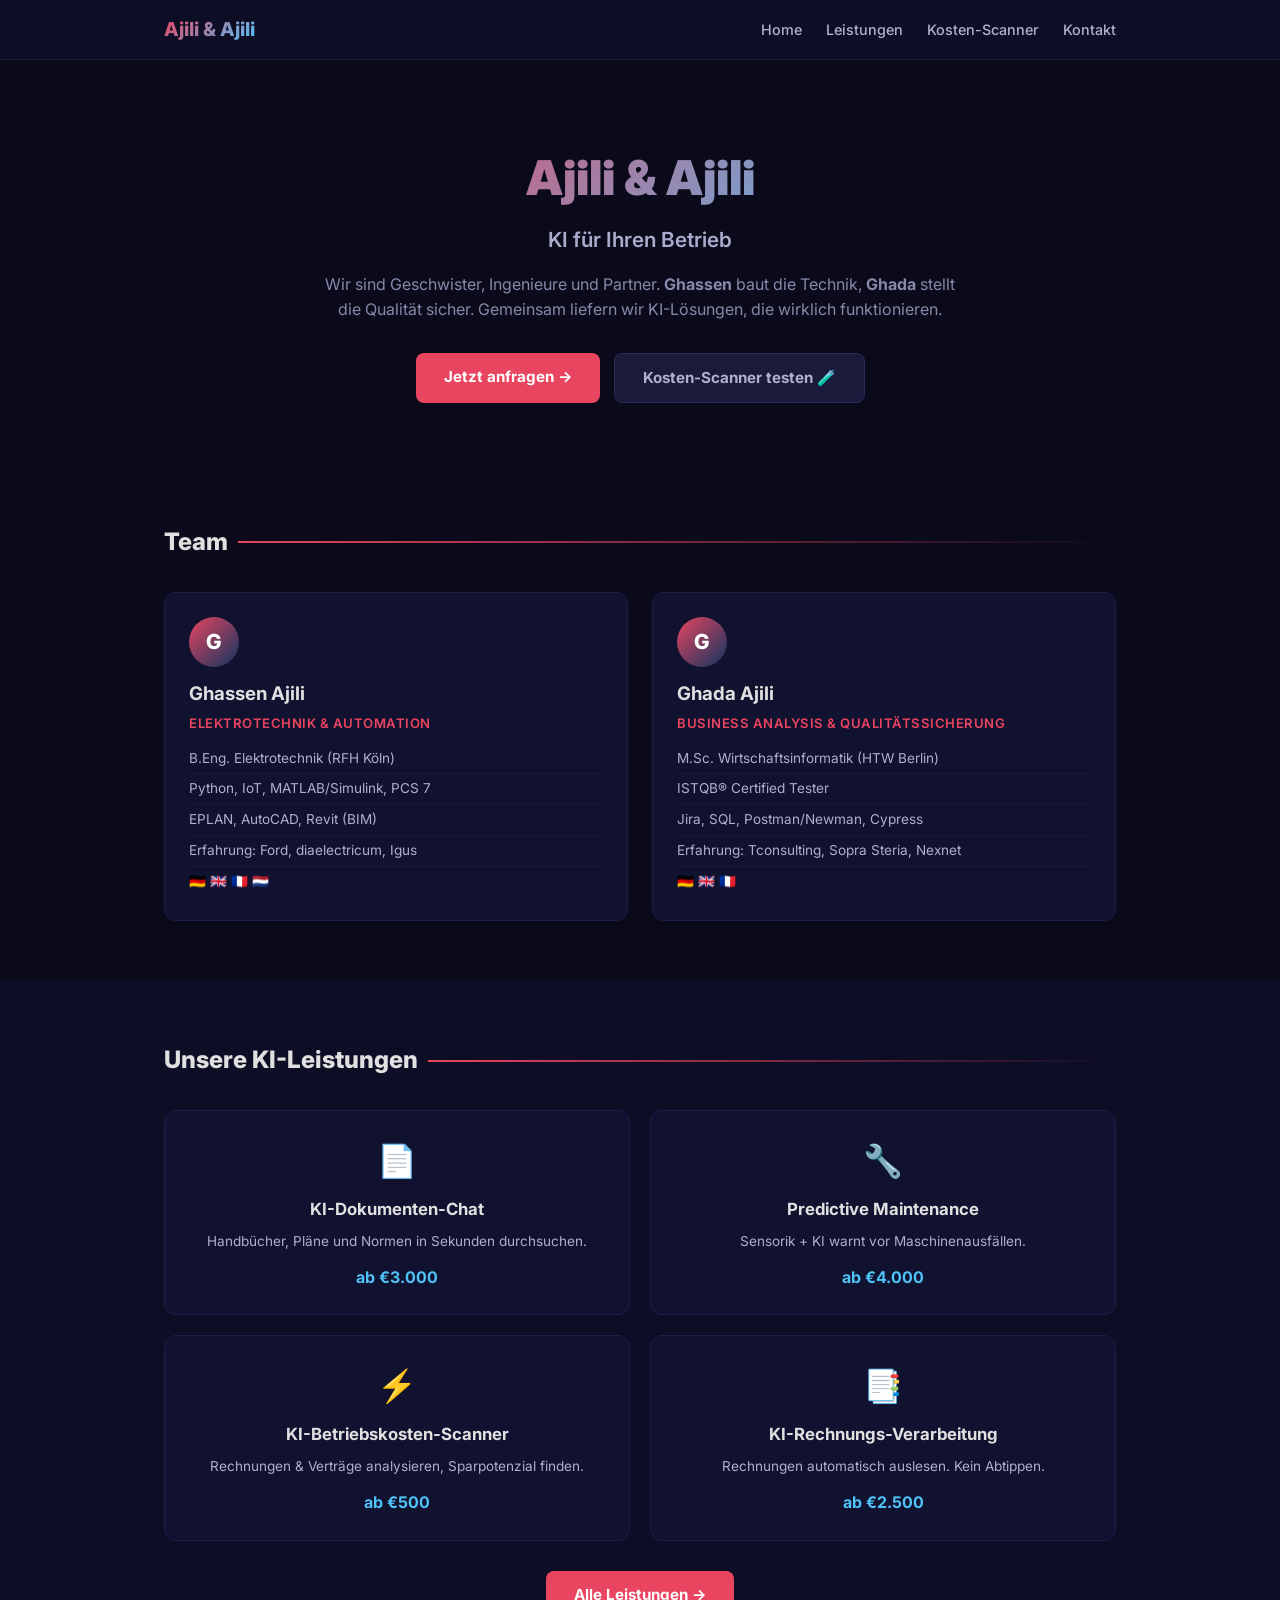
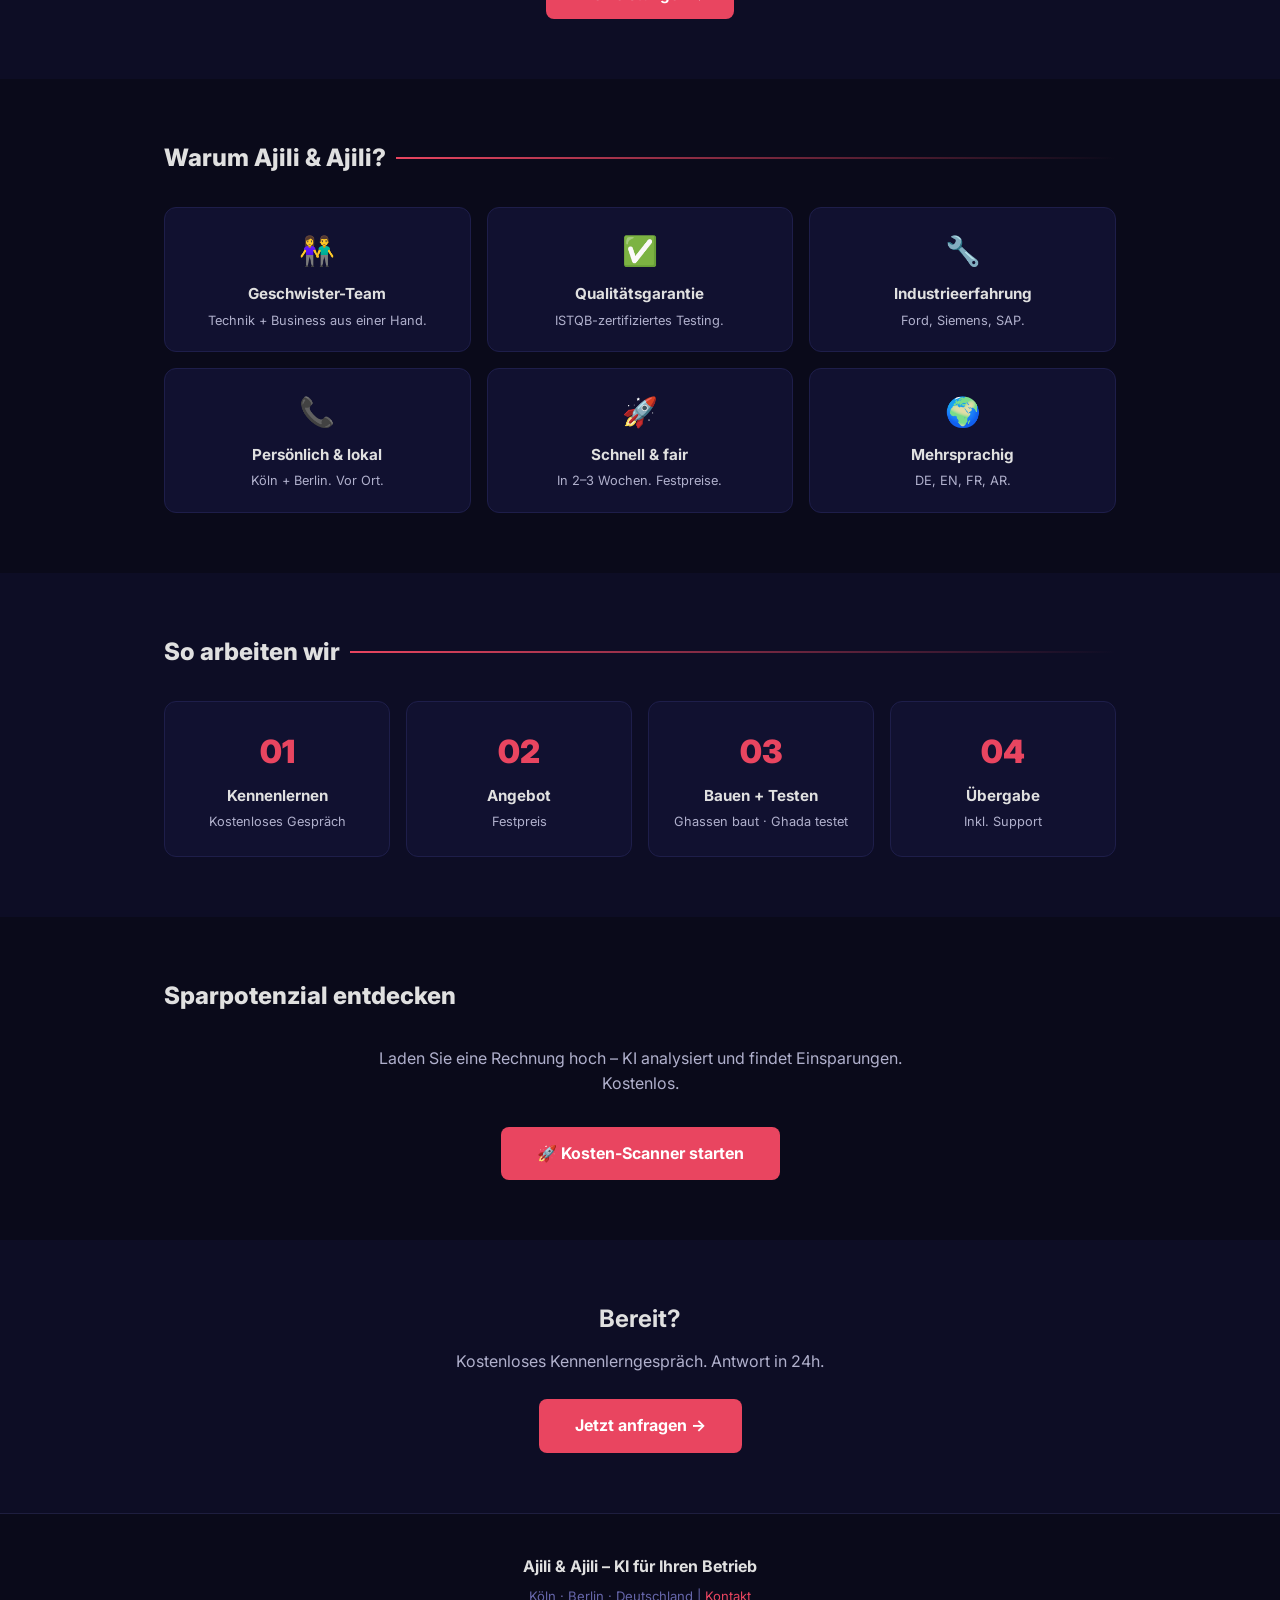
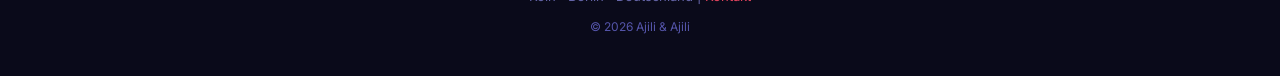
==== pages/index.html @ 62d0315c "Fullstack Business Website v1.0 — FastAPI + SQLite + Scanner + Kontaktformular" ====
<!DOCTYPE html>
<html lang="de">
<head>
  <meta charset="UTF-8">
  <meta name="viewport" content="width=device-width, initial-scale=1.0">
  <title>Ajili & Ajili – KI für Ihren Betrieb</title>
  <link rel="preconnect" href="https://fonts.googleapis.com">
  <link href="https://fonts.googleapis.com/css2?family=Inter:wght@400;500;600;700;800;900&display=swap" rel="stylesheet">
  <link rel="stylesheet" href="/static/style.css">
</head>
<body>
<nav class="navbar"><div class="container nav-inner">
  <a href="/" class="nav-logo">Ajili &amp; Ajili</a>
  <div class="nav-links">
    <a href="/">Home</a><a href="/leistungen">Leistungen</a><a href="/scanner">Kosten-Scanner</a><a href="/kontakt">Kontakt</a>
  </div>
  <button class="nav-toggle" onclick="document.querySelector('.nav-links').classList.toggle('open')">☰</button>
</div></nav>

<section class="hero">
  <div class="container hero-inner">
    <h1 class="hero-title">Ajili &amp; Ajili</h1>
    <p class="hero-sub">KI für Ihren Betrieb</p>
    <p class="hero-text">Wir sind Geschwister, Ingenieure und Partner. <strong>Ghassen</strong> baut die Technik, <strong>Ghada</strong> stellt die Qualität sicher. Gemeinsam liefern wir KI-Lösungen, die wirklich funktionieren.</p>
    <div class="hero-ctas">
      <a href="/kontakt" class="btn btn-primary">Jetzt anfragen →</a>
      <a href="/scanner" class="btn btn-secondary">Kosten-Scanner testen 🧪</a>
    </div>
  </div>
</section>

<section class="section">
  <div class="container">
    <h2 class="section-title">Team</h2>
    <div class="team-grid">
      <div class="card team-card">
        <div class="avatar">G</div>
        <h3>Ghassen Ajili</h3>
        <p class="card-role">Elektrotechnik &amp; Automation</p>
        <ul class="card-list"><li>B.Eng. Elektrotechnik (RFH Köln)</li><li>Python, IoT, MATLAB/Simulink, PCS 7</li><li>EPLAN, AutoCAD, Revit (BIM)</li><li>Erfahrung: Ford, diaelectricum, Igus</li><li>🇩🇪 🇬🇧 🇫🇷 🇳🇱</li></ul>
      </div>
      <div class="card team-card">
        <div class="avatar">G</div>
        <h3>Ghada Ajili</h3>
        <p class="card-role">Business Analysis &amp; Qualitätssicherung</p>
        <ul class="card-list"><li>M.Sc. Wirtschaftsinformatik (HTW Berlin)</li><li>ISTQB® Certified Tester</li><li>Jira, SQL, Postman/Newman, Cypress</li><li>Erfahrung: Tconsulting, Sopra Steria, Nexnet</li><li>🇩🇪 🇬🇧 🇫🇷</li></ul>
      </div>
    </div>
  </div>
</section>

<section class="section section-dark">
  <div class="container">
    <h2 class="section-title">Unsere KI-Leistungen</h2>
    <div class="services-grid">
      <div class="card service-card"><span class="service-icon">📄</span><h3>KI-Dokumenten-Chat</h3><p>Handbücher, Pläne und Normen in Sekunden durchsuchen.</p><p class="service-price">ab €3.000</p></div>
      <div class="card service-card"><span class="service-icon">🔧</span><h3>Predictive Maintenance</h3><p>Sensorik + KI warnt vor Maschinenausfällen.</p><p class="service-price">ab €4.000</p></div>
      <div class="card service-card"><span class="service-icon">⚡</span><h3>KI-Betriebskosten-Scanner</h3><p>Rechnungen &amp; Verträge analysieren, Sparpotenzial finden.</p><p class="service-price">ab €500</p></div>
      <div class="card service-card"><span class="service-icon">📑</span><h3>KI-Rechnungs-Verarbeitung</h3><p>Rechnungen automatisch auslesen. Kein Abtippen.</p><p class="service-price">ab €2.500</p></div>
    </div>
    <div class="text-center" style="margin-top:30px"><a href="/leistungen" class="btn btn-primary">Alle Leistungen →</a></div>
  </div>
</section>

<section class="section">
  <div class="container">
    <h2 class="section-title">Warum Ajili &amp; Ajili?</h2>
    <div class="why-grid">
      <div class="card why-card"><div class="why-icon">👫</div><h4>Geschwister-Team</h4><p>Technik + Business aus einer Hand.</p></div>
      <div class="card why-card"><div class="why-icon">✅</div><h4>Qualitätsgarantie</h4><p>ISTQB-zertifiziertes Testing.</p></div>
      <div class="card why-card"><div class="why-icon">🔧</div><h4>Industrieerfahrung</h4><p>Ford, Siemens, SAP.</p></div>
      <div class="card why-card"><div class="why-icon">📞</div><h4>Persönlich &amp; lokal</h4><p>Köln + Berlin. Vor Ort.</p></div>
      <div class="card why-card"><div class="why-icon">🚀</div><h4>Schnell &amp; fair</h4><p>In 2–3 Wochen. Festpreise.</p></div>
      <div class="card why-card"><div class="why-icon">🌍</div><h4>Mehrsprachig</h4><p>DE, EN, FR, AR.</p></div>
    </div>
  </div>
</section>

<section class="section section-dark">
  <div class="container">
    <h2 class="section-title">So arbeiten wir</h2>
    <div class="process-steps">
      <div class="step"><span class="step-num">01</span><h4>Kennenlernen</h4><p>Kostenloses Gespräch</p></div>
      <div class="step"><span class="step-num">02</span><h4>Angebot</h4><p>Festpreis</p></div>
      <div class="step"><span class="step-num">03</span><h4>Bauen + Testen</h4><p>Ghassen baut · Ghada testet</p></div>
      <div class="step"><span class="step-num">04</span><h4>Übergabe</h4><p>Inkl. Support</p></div>
    </div>
  </div>
</section>

<section class="section">
  <div class="container text-center">
    <h2 class="section-title">Sparpotenzial entdecken</h2>
    <p style="color:#b0b0cc;max-width:600px;margin:0 auto 30px;">Laden Sie eine Rechnung hoch – KI analysiert und findet Einsparungen. Kostenlos.</p>
    <a href="/scanner" class="btn btn-primary btn-lg">🚀 Kosten-Scanner starten</a>
  </div>
</section>

<section class="section section-dark">
  <div class="container text-center">
    <h2 style="margin-bottom:10px;">Bereit?</h2>
    <p style="color:#b0b0cc;margin-bottom:25px;">Kostenloses Kennenlerngespräch. Antwort in 24h.</p>
    <a href="/kontakt" class="btn btn-primary btn-lg">Jetzt anfragen →</a>
  </div>
</section>

<footer class="site-footer">
  <div class="container" style="text-align:center;">
    <p class="footer-brand">Ajili &amp; Ajili – KI für Ihren Betrieb</p>
    <p class="footer-meta">Köln · Berlin · Deutschland | <a href="mailto:ghassenlaajili6@gmail.com">Kontakt</a></p>
    <p class="footer-copy">© 2026 Ajili &amp; Ajili</p>
  </div>
</footer>
<script>
document.querySelectorAll('a[href^="#"]').forEach(a => {
  a.addEventListener('click', e => { e.preventDefault();
    const el = document.querySelector(a.getAttribute('href'));
    if (el) el.scrollIntoView({ behavior: 'smooth' }); });
});
</script>
</body>
</html>
---- static/style.css ----
/* === Ajili & Ajili — Fullstack CSS === */

* { margin: 0; padding: 0; box-sizing: border-box; }

body {
  font-family: 'Inter', -apple-system, sans-serif;
  background: #0a0a1a;
  color: #e0e0e0;
  line-height: 1.6;
}

.container { max-width: 1000px; margin: 0 auto; padding: 0 24px; }

/* Navbar */
.navbar {
  background: #0d0d25;
  border-bottom: 1px solid #1a1a3a;
  position: sticky;
  top: 0;
  z-index: 100;
}
.nav-inner {
  display: flex;
  align-items: center;
  justify-content: space-between;
  padding: 14px 24px;
  max-width: 1000px;
  margin: 0 auto;
}
.nav-logo {
  font-size: 1.2rem;
  font-weight: 800;
  background: linear-gradient(135deg, #e94560, #4fc3f7);
  -webkit-background-clip: text;
  -webkit-text-fill-color: transparent;
  text-decoration: none;
}
.nav-links a {
  color: #b0b0cc;
  text-decoration: none;
  margin-left: 24px;
  font-size: 0.9rem;
  font-weight: 500;
  transition: color 0.2s;
}
.nav-links a:hover { color: #e94560; }
.nav-toggle { display: none; background: none; border: none; color: white; font-size: 1.5rem; cursor: pointer; }

/* Hero */
.hero {
  padding: 80px 0 60px;
  text-align: center;
  position: relative;
}
.hero-inner { max-width: 700px; margin: 0 auto; }
.hero-title {
  font-size: 3rem;
  font-weight: 900;
  background: linear-gradient(135deg, #e94560, #4fc3f7);
  -webkit-background-clip: text;
  -webkit-text-fill-color: transparent;
  background-clip: text;
}
.hero-sub { font-size: 1.3rem; color: #aaaacc; font-weight: 600; margin-top: 6px; }
.hero-text { color: #8888aa; margin-top: 16px; font-size: 1rem; }
.hero-ctas { margin-top: 30px; display: flex; gap: 14px; justify-content: center; flex-wrap: wrap; }

/* Buttons */
.btn {
  display: inline-block;
  padding: 12px 28px;
  border-radius: 8px;
  font-weight: 700;
  font-size: 0.95rem;
  text-decoration: none;
  cursor: pointer;
  border: none;
  transition: all 0.2s;
}
.btn-primary { background: #e94560; color: white; }
.btn-primary:hover { background: #d63851; transform: translateY(-2px); }
.btn-secondary { background: #1a1a3a; color: #b0b0cc; border: 1px solid #2a2a5a; }
.btn-secondary:hover { border-color: #e94560; color: white; transform: translateY(-2px); }
.btn-lg { padding: 14px 36px; font-size: 1rem; }
.btn:disabled { opacity: 0.5; cursor: not-allowed; transform: none; }

/* Sections */
.section { padding: 60px 0; }
.section-dark { background: #0d0d25; }
.section-title {
  font-size: 1.5rem;
  font-weight: 800;
  margin-bottom: 30px;
  display: flex;
  align-items: center;
  gap: 10px;
}
.section-title::after {
  content: '';
  flex: 1;
  height: 2px;
  background: linear-gradient(90deg, #e94560, transparent);
}
.text-center { text-align: center; }
.text-center .section-title::after { display: none; }

/* Cards */
.card {
  background: #111130;
  border: 1px solid #1e1e4a;
  border-radius: 12px;
  padding: 24px;
  transition: transform 0.2s, border-color 0.2s;
}
.card:hover { transform: translateY(-2px); border-color: #e94560; }

.team-grid { display: grid; grid-template-columns: 1fr 1fr; gap: 24px; }
.team-card .avatar {
  width: 50px; height: 50px; border-radius: 50%;
  background: linear-gradient(135deg, #e94560, #0f3460);
  display: flex; align-items: center; justify-content: center;
  font-size: 1.3rem; font-weight: 800; color: white; margin-bottom: 12px;
}
.team-card .card-role {
  font-size: 0.82rem; color: #e94560; font-weight: 600;
  text-transform: uppercase; letter-spacing: 0.5px; margin: 4px 0 10px;
}
.card-list { list-style: none; padding: 0; }
.card-list li {
  font-size: 0.85rem; color: #b0b0cc; padding: 4px 0;
  border-bottom: 1px solid #1a1a3a;
}
.card-list li:last-child { border-bottom: none; }

/* Services */
.services-grid, .services-full { display: grid; grid-template-columns: 1fr 1fr; gap: 20px; }
.service-card { text-align: center; }
.service-icon { font-size: 2rem; display: block; margin-bottom: 10px; }
.service-card h3 { font-size: 1.05rem; font-weight: 700; margin-bottom: 8px; }
.service-card p { font-size: 0.85rem; color: #b0b0cc; }
.service-price { color: #4fc3f7 !important; font-weight: 700; font-size: 1rem !important; margin-top: 12px !important; }

/* Service full page */
.service-full-card {
  background: #111130;
  border: 1px solid #1e1e4a;
  border-radius: 14px;
  padding: 28px;
  margin-bottom: 20px;
}
.service-icon-big { font-size: 2.2rem; display: block; margin-bottom: 10px; }
.service-desc { color: #b0b0cc; font-size: 0.9rem; margin: 8px 0 14px; }
.service-features { list-style: none; padding: 0; }
.service-features li { color: #b0b0cc; font-size: 0.85rem; padding: 3px 0; }
.service-price-tag { margin-top: 14px; font-size: 1.1rem; }
.service-price-tag strong { color: #4fc3f7; }
.service-price-tag small { color: #6666aa; font-size: 0.8rem; }

/* Why */
.why-grid { display: grid; grid-template-columns: 1fr 1fr 1fr; gap: 16px; }
.why-card { text-align: center; padding: 20px; }
.why-icon { font-size: 1.8rem; margin-bottom: 8px; }
.why-card h4 { font-size: 0.95rem; font-weight: 700; }
.why-card p { font-size: 0.8rem; color: #b0b0cc; margin-top: 4px; }

/* Process */
.process-steps { display: grid; grid-template-columns: repeat(4, 1fr); gap: 16px; }
.step {
  background: #111130; border: 1px solid #1e1e4a; border-radius: 12px;
  padding: 24px; text-align: center;
}
.step-num { font-size: 2rem; font-weight: 900; color: #e94560; display: block; margin-bottom: 6px; }
.step h4 { font-size: 0.95rem; font-weight: 700; }
.step p { font-size: 0.8rem; color: #b0b0cc; margin-top: 4px; }

/* Scanner */
.scanner-card {
  background: #111130; border: 1px solid #1e1e4a; border-radius: 14px;
  padding: 32px; max-width: 600px; margin: 0 auto;
}
.scan-result-card {
  background: #1a1a3a; border: 1px solid #2a2a5a; border-radius: 12px;
  padding: 24px;
}
.scan-error {
  background: #2a1a1a; border: 1px solid #5a2a2a; border-radius: 8px;
  padding: 16px; color: #e94560;
}
.result-grid { display: grid; gap: 12px; margin: 16px 0; }
.result-item { display: flex; justify-content: space-between; padding: 8px 0; border-bottom: 1px solid #1e1e4a; }
.result-label { color: #8888aa; }
.result-value { font-weight: 700; color: white; }

/* Forms */
.contact-grid-full { display: grid; grid-template-columns: 2fr 1fr; gap: 30px; }
.contact-card-big { background: #111130; border: 1px solid #1e1e4a; border-radius: 14px; padding: 28px; }
.contact-person { display: flex; align-items: center; gap: 12px; margin-bottom: 16px; }
.avatar.small { width: 40px; height: 40px; font-size: 1rem; flex-shrink: 0; }
.contact-info { padding-top: 10px; }

.form-group { margin-bottom: 16px; }
.form-group label { display: block; margin-bottom: 6px; font-size: 0.85rem; font-weight: 600; color: #b0b0cc; }
.form-input {
  width: 100%; padding: 10px 14px;
  background: #1a1a3a; border: 1px solid #2a2a5a; border-radius: 8px;
  color: white; font-size: 0.9rem; font-family: inherit;
  transition: border-color 0.2s;
}
.form-input:focus { outline: none; border-color: #e94560; }
.form-textarea { min-height: 100px; resize: vertical; }
.form-row.dual { display: grid; grid-template-columns: 1fr 1fr; gap: 14px; }

/* Admin */
.admin-grid { display: grid; grid-template-columns: 1fr 1fr; gap: 24px; }
.admin-card { background: #111130; border: 1px solid #1e1e4a; border-radius: 12px; padding: 20px; }
.admin-item { padding: 10px 0; border-bottom: 1px solid #1a1a3a; }
.admin-item:last-child { border-bottom: none; }

/* Footer */
.site-footer { padding: 40px 0; border-top: 1px solid #1e1e3f; }
.footer-brand { font-weight: 700; margin-bottom: 6px; }
.footer-meta { font-size: 0.82rem; color: #6666aa; }
.footer-meta a { color: #e94560; text-decoration: none; }
.footer-copy { font-size: 0.75rem; color: #5555aa; margin-top: 10px; }

/* Responsive */
@media (max-width: 700px) {
  .team-grid, .services-grid, .services-full { grid-template-columns: 1fr; }
  .why-grid { grid-template-columns: 1fr 1fr; }
  .process-steps { grid-template-columns: 1fr 1fr; }
  .contact-grid-full { grid-template-columns: 1fr; }
  .admin-grid { grid-template-columns: 1fr; }
  .form-row.dual { grid-template-columns: 1fr; }
  .hero-title { font-size: 2rem; }
  .nav-links { display: none; }
  .nav-links.open { display: flex; flex-direction: column; gap: 10px; position: absolute; top: 56px; left: 0; right: 0; background: #0d0d25; padding: 16px; border-bottom: 1px solid #1a1a3a; }
  .nav-links.open a { margin-left: 0; }
  .nav-toggle { display: block; }
}
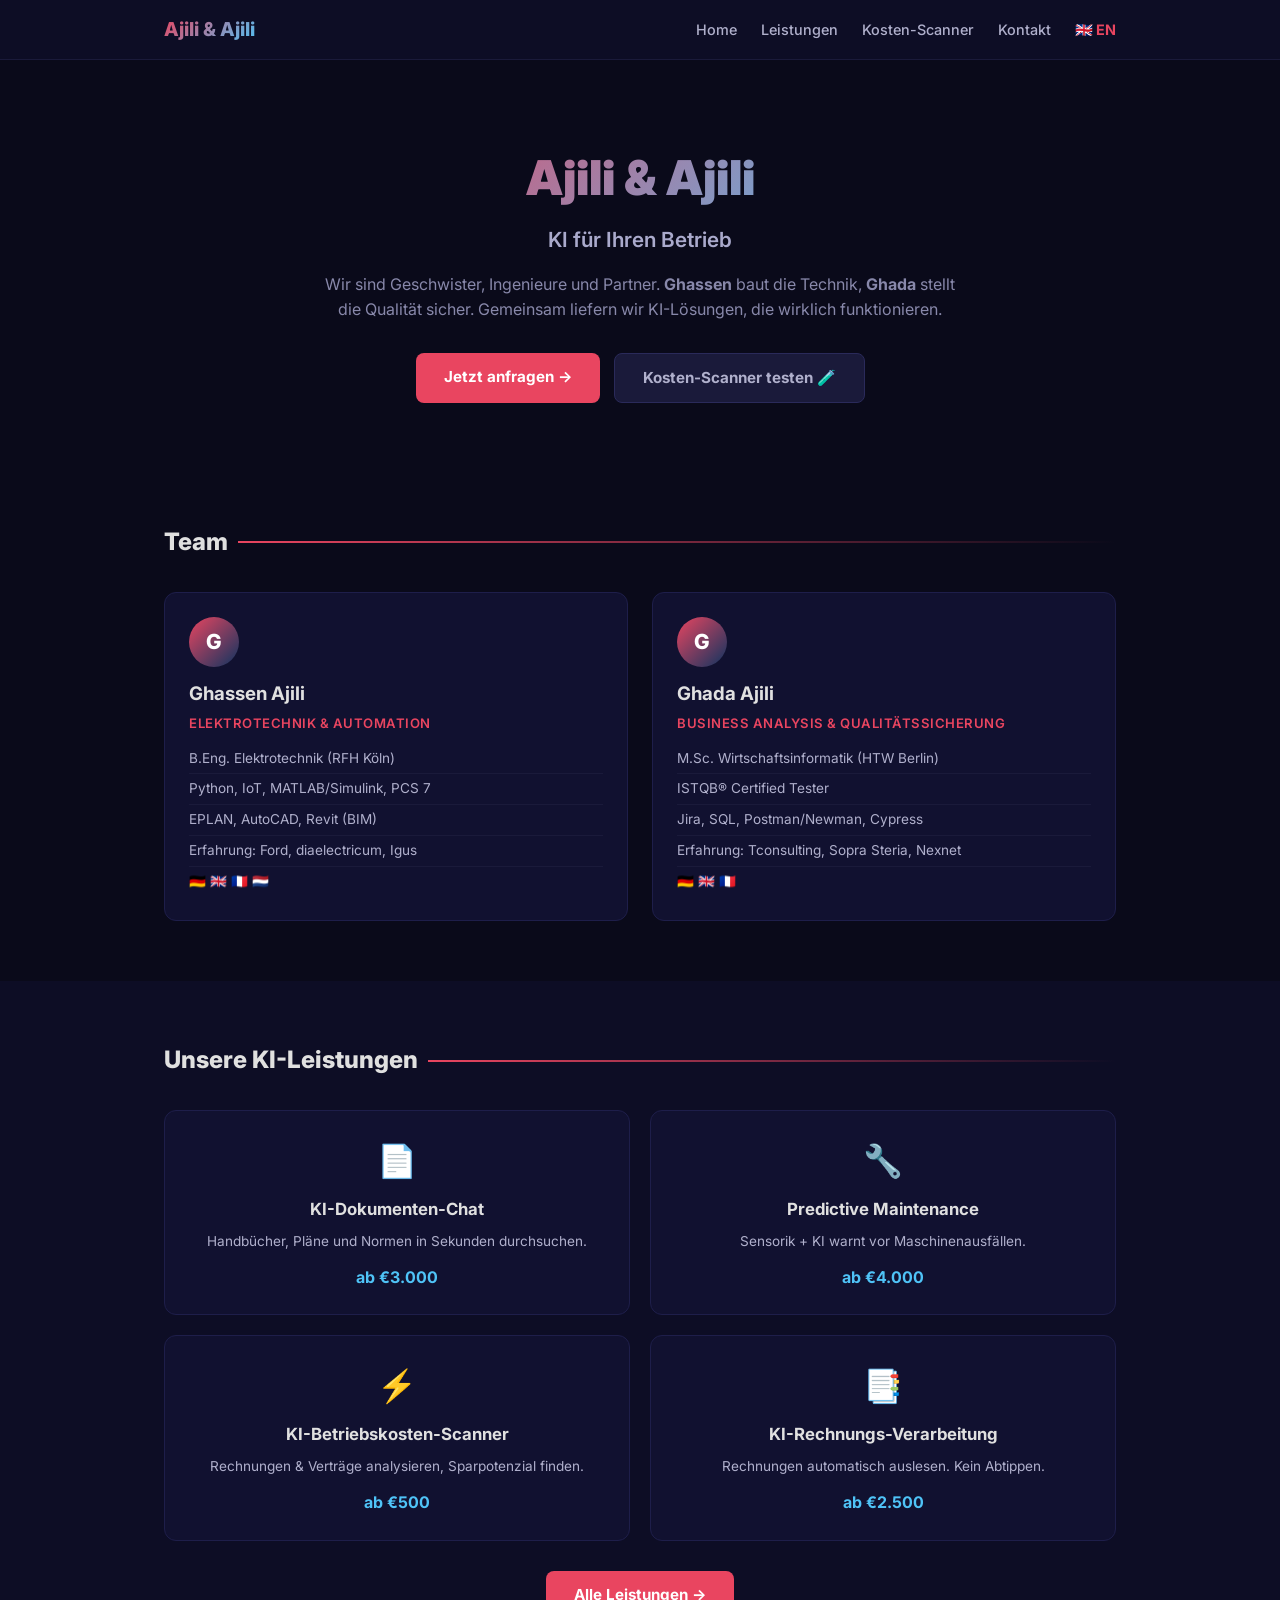
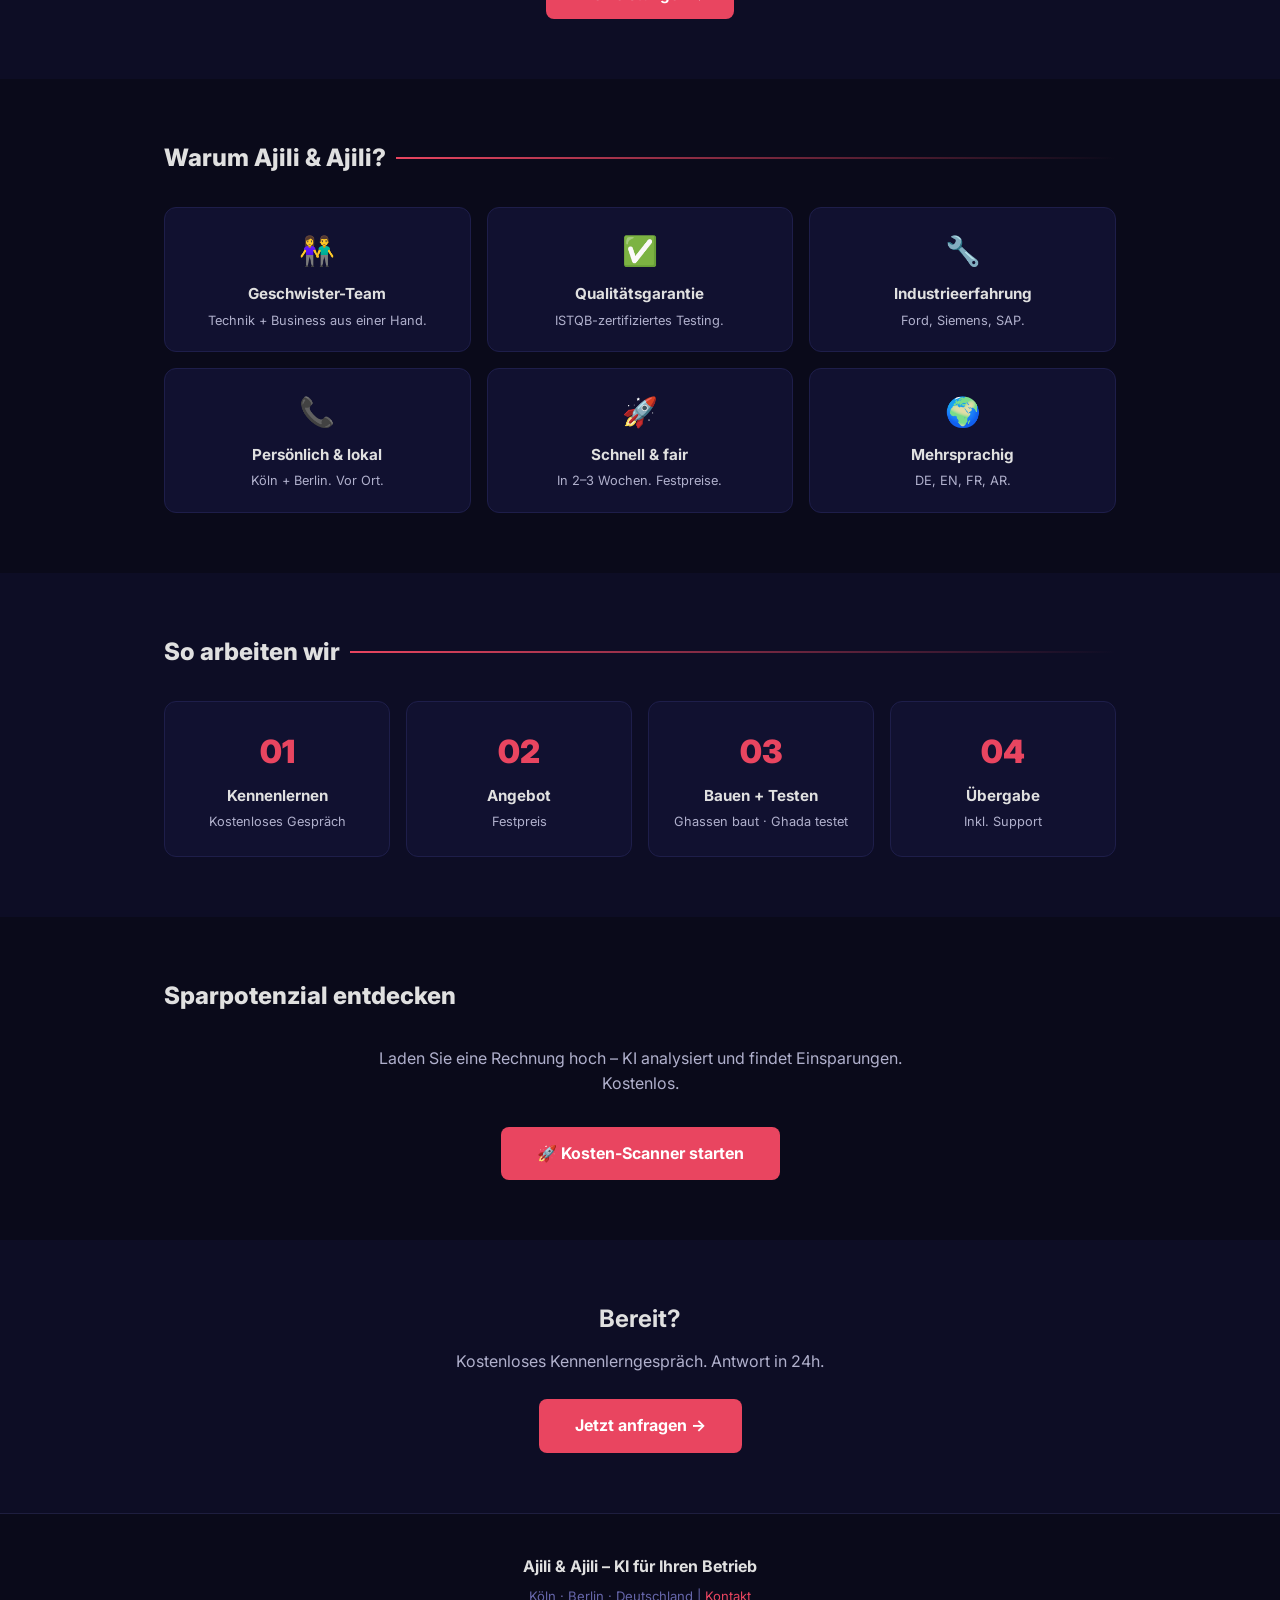
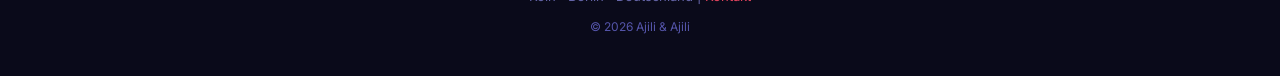
==== commit 46f3538e: "App v1.0 — python start.py = Fullstack (FastAPI+SQLite+OCR+DE/EN)" ====
--- a/pages/index.html
+++ b/pages/index.html
@@ -12,7 +12,7 @@
 <nav class="navbar"><div class="container nav-inner">
   <a href="/" class="nav-logo">Ajili &amp; Ajili</a>
   <div class="nav-links">
-    <a href="/">Home</a><a href="/leistungen">Leistungen</a><a href="/scanner">Kosten-Scanner</a><a href="/kontakt">Kontakt</a>
+    <a href="/">Home</a><a href="/leistungen">Leistungen</a><a href="/scanner">Kosten-Scanner</a><a href="/kontakt">Kontakt</a><a href="/en" style="color:#e94560;font-weight:700;">🇬🇧 EN</a>
   </div>
   <button class="nav-toggle" onclick="document.querySelector('.nav-links').classList.toggle('open')">☰</button>
 </div></nav>
